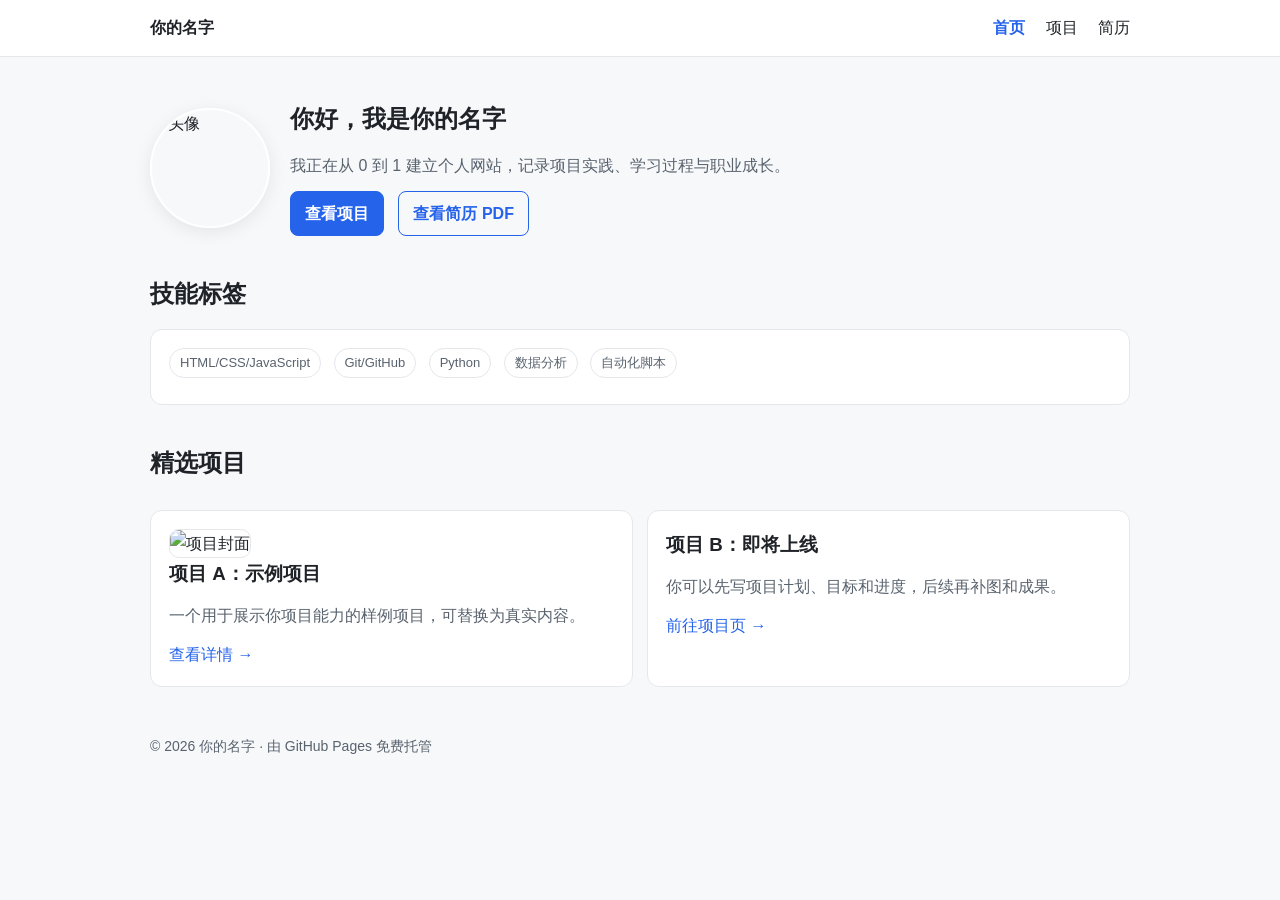
==== index.html @ e04ae671 "Initial commit" ====
<!doctype html>
<html lang="zh-CN">
<head>
  <meta charset="UTF-8" />
  <meta name="viewport" content="width=device-width, initial-scale=1.0" />
  <title>主页 | 你的名字</title>
  <link rel="stylesheet" href="./style.css" />
</head>
<body>
  <header class="nav">
    <div class="container nav-inner">
      <strong>你的名字</strong>
      <nav class="nav-links">
        <a class="active" href="./index.html">首页</a>
        <a href="./projects.html">项目</a>
        <a href="./resume.html">简历</a>
      </nav>
    </div>
  </header>

  <main class="container">
    <section class="hero">
      <img class="avatar" src="./images/avatar.jpg" alt="头像" />
      <div>
        <h1>你好，我是你的名字</h1>
        <p>我正在从 0 到 1 建立个人网站，记录项目实践、学习过程与职业成长。</p>
        <a class="btn primary" href="./projects.html">查看项目</a>
        <a class="btn" href="./files/resume.pdf" target="_blank">查看简历 PDF</a>
      </div>
    </section>

    <section class="section">
      <h2>技能标签</h2>
      <div class="card">
        <span class="tag">HTML/CSS/JavaScript</span>
        <span class="tag">Git/GitHub</span>
        <span class="tag">Python</span>
        <span class="tag">数据分析</span>
        <span class="tag">自动化脚本</span>
      </div>
    </section>

    <section class="section">
      <h2>精选项目</h2>
      <div class="grid">
        <article class="card">
          <img class="cover" src="./images/project1-cover.jpg" alt="项目封面" />
          <h3>项目 A：示例项目</h3>
          <p>一个用于展示你项目能力的样例项目，可替换为真实内容。</p>
          <a href="./project-detail.html">查看详情 →</a>
        </article>

        <article class="card">
          <h3>项目 B：即将上线</h3>
          <p>你可以先写项目计划、目标和进度，后续再补图和成果。</p>
          <a href="./projects.html">前往项目页 →</a>
        </article>
      </div>
    </section>
  </main>

  <footer class="container footer">
    © 2026 你的名字 · 由 GitHub Pages 免费托管
  </footer>
</body>
</html>
---- style.css ----
:root {
  --bg: #f7f8fa;
  --card: #ffffff;
  --text: #1f2328;
  --sub: #59636e;
  --brand: #2563eb;
  --line: #e5e7eb;
  --max: 980px;
}

* { box-sizing: border-box; }

body {
  margin: 0;
  font-family: -apple-system, BlinkMacSystemFont, "Segoe UI", "PingFang SC",
    "Hiragino Sans GB", "Microsoft YaHei", sans-serif;
  color: var(--text);
  background: var(--bg);
  line-height: 1.7;
}

a {
  color: var(--brand);
  text-decoration: none;
}
a:hover { text-decoration: underline; }

.container {
  width: min(var(--max), 92%);
  margin: 0 auto;
}

.nav {
  background: #fff;
  border-bottom: 1px solid var(--line);
  position: sticky;
  top: 0;
  z-index: 10;
}
.nav-inner {
  display: flex;
  justify-content: space-between;
  align-items: center;
  min-height: 56px;
}
.nav-links a {
  margin-left: 16px;
  color: var(--text);
}
.nav-links a.active {
  color: var(--brand);
  font-weight: 600;
}

.hero {
  padding: 42px 0 20px;
  display: grid;
  grid-template-columns: 120px 1fr;
  gap: 20px;
  align-items: center;
}
.avatar {
  width: 120px;
  height: 120px;
  border-radius: 50%;
  object-fit: cover;
  border: 2px solid #fff;
  box-shadow: 0 4px 18px rgba(0,0,0,.08);
}
h1, h2, h3 { margin: 0 0 12px; }
p { margin: 0 0 12px; color: var(--sub); }

.section { padding: 18px 0 6px; }

.card {
  background: var(--card);
  border: 1px solid var(--line);
  border-radius: 12px;
  padding: 18px;
  margin: 14px 0;
}

.grid {
  display: grid;
  grid-template-columns: repeat(2, minmax(0, 1fr));
  gap: 14px;
}
@media (max-width: 760px) {
  .hero { grid-template-columns: 1fr; }
  .grid { grid-template-columns: 1fr; }
}

.tag {
  display: inline-block;
  margin: 0 8px 8px 0;
  padding: 3px 10px;
  border: 1px solid var(--line);
  border-radius: 999px;
  font-size: 13px;
  color: var(--sub);
  background: #fff;
}

.btn {
  display: inline-block;
  padding: 8px 14px;
  border-radius: 8px;
  border: 1px solid var(--brand);
  color: var(--brand);
  font-weight: 600;
  margin-right: 10px;
}
.btn.primary {
  background: var(--brand);
  color: #fff;
}
.cover, .shot {
  width: 100%;
  border-radius: 10px;
  border: 1px solid var(--line);
}

.footer {
  padding: 28px 0 40px;
  color: var(--sub);
  font-size: 14px;
}
.small { font-size: 14px; color: var(--sub); }
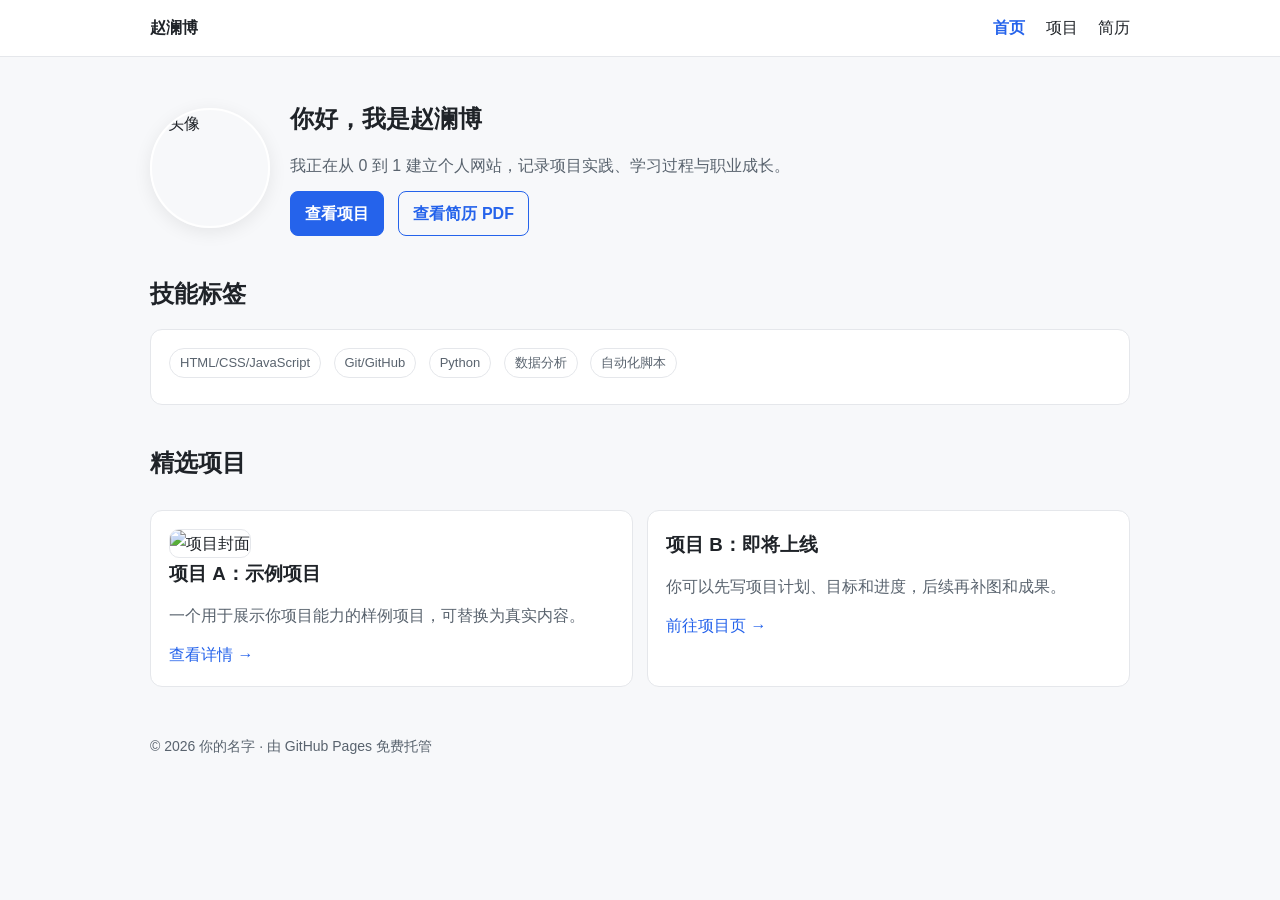
==== commit fb94518c: "Update index.html" ====
--- a/index.html
+++ b/index.html
@@ -3,13 +3,13 @@
 <head>
   <meta charset="UTF-8" />
   <meta name="viewport" content="width=device-width, initial-scale=1.0" />
-  <title>主页 | 你的名字</title>
+  <title>主页 | 赵澜博</title>
   <link rel="stylesheet" href="./style.css" />
 </head>
 <body>
   <header class="nav">
     <div class="container nav-inner">
-      <strong>你的名字</strong>
+      <strong>赵澜博</strong>
       <nav class="nav-links">
         <a class="active" href="./index.html">首页</a>
         <a href="./projects.html">项目</a>
@@ -22,7 +22,7 @@
     <section class="hero">
       <img class="avatar" src="./images/avatar.jpg" alt="头像" />
       <div>
-        <h1>你好，我是你的名字</h1>
+        <h1>你好，我是赵澜博</h1>
         <p>我正在从 0 到 1 建立个人网站，记录项目实践、学习过程与职业成长。</p>
         <a class="btn primary" href="./projects.html">查看项目</a>
         <a class="btn" href="./files/resume.pdf" target="_blank">查看简历 PDF</a>
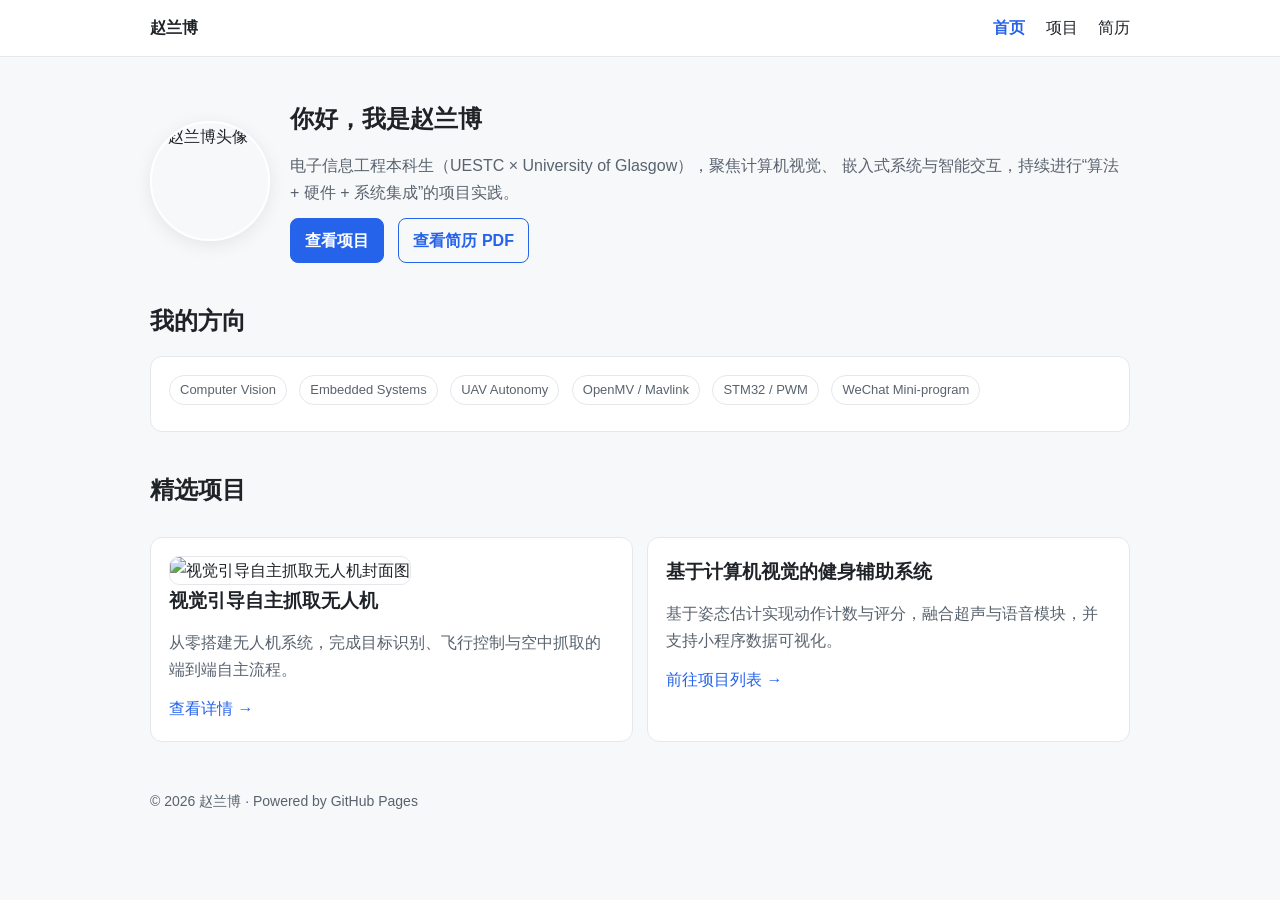
==== commit dc8c1b97: "Update index.html" ====
--- a/index.html
+++ b/index.html
@@ -3,13 +3,14 @@
 <head>
   <meta charset="UTF-8" />
   <meta name="viewport" content="width=device-width, initial-scale=1.0" />
-  <title>主页 | 赵澜博</title>
+  <title>主页 | 赵兰博</title>
+  <meta name="description" content="赵兰博个人网站：项目展示、简历与学习记录" />
   <link rel="stylesheet" href="./style.css" />
 </head>
 <body>
   <header class="nav">
     <div class="container nav-inner">
-      <strong>赵澜博</strong>
+      <strong>赵兰博</strong>
       <nav class="nav-links">
         <a class="active" href="./index.html">首页</a>
         <a href="./projects.html">项目</a>
@@ -20,23 +21,27 @@
 
   <main class="container">
     <section class="hero">
-      <img class="avatar" src="./images/avatar.jpg" alt="头像" />
+      <img class="avatar" src="./images/avatar.jpg" alt="赵兰博头像" />
       <div>
-        <h1>你好，我是赵澜博</h1>
-        <p>我正在从 0 到 1 建立个人网站，记录项目实践、学习过程与职业成长。</p>
+        <h1>你好，我是赵兰博</h1>
+        <p>
+          电子信息工程本科生（UESTC × University of Glasgow），聚焦计算机视觉、
+          嵌入式系统与智能交互，持续进行“算法 + 硬件 + 系统集成”的项目实践。
+        </p>
         <a class="btn primary" href="./projects.html">查看项目</a>
-        <a class="btn" href="./files/resume.pdf" target="_blank">查看简历 PDF</a>
+        <a class="btn" href="./files/CVZhaoLanbo.pdf" target="_blank">查看简历 PDF</a>
       </div>
     </section>
 
     <section class="section">
-      <h2>技能标签</h2>
+      <h2>我的方向</h2>
       <div class="card">
-        <span class="tag">HTML/CSS/JavaScript</span>
-        <span class="tag">Git/GitHub</span>
-        <span class="tag">Python</span>
-        <span class="tag">数据分析</span>
-        <span class="tag">自动化脚本</span>
+        <span class="tag">Computer Vision</span>
+        <span class="tag">Embedded Systems</span>
+        <span class="tag">UAV Autonomy</span>
+        <span class="tag">OpenMV / Mavlink</span>
+        <span class="tag">STM32 / PWM</span>
+        <span class="tag">WeChat Mini-program</span>
       </div>
     </section>
 
@@ -44,23 +49,23 @@
       <h2>精选项目</h2>
       <div class="grid">
         <article class="card">
-          <img class="cover" src="./images/project1-cover.jpg" alt="项目封面" />
-          <h3>项目 A：示例项目</h3>
-          <p>一个用于展示你项目能力的样例项目，可替换为真实内容。</p>
+          <img class="cover" src="./images/project1-cover.jpg" alt="视觉引导自主抓取无人机封面图" />
+          <h3>视觉引导自主抓取无人机</h3>
+          <p>从零搭建无人机系统，完成目标识别、飞行控制与空中抓取的端到端自主流程。</p>
           <a href="./project-detail.html">查看详情 →</a>
         </article>
 
         <article class="card">
-          <h3>项目 B：即将上线</h3>
-          <p>你可以先写项目计划、目标和进度，后续再补图和成果。</p>
-          <a href="./projects.html">前往项目页 →</a>
+          <h3>基于计算机视觉的健身辅助系统</h3>
+          <p>基于姿态估计实现动作计数与评分，融合超声与语音模块，并支持小程序数据可视化。</p>
+          <a href="./projects.html">前往项目列表 →</a>
         </article>
       </div>
     </section>
   </main>
 
   <footer class="container footer">
-    © 2026 你的名字 · 由 GitHub Pages 免费托管
+    © 2026 赵兰博 · Powered by GitHub Pages
   </footer>
 </body>
 </html>
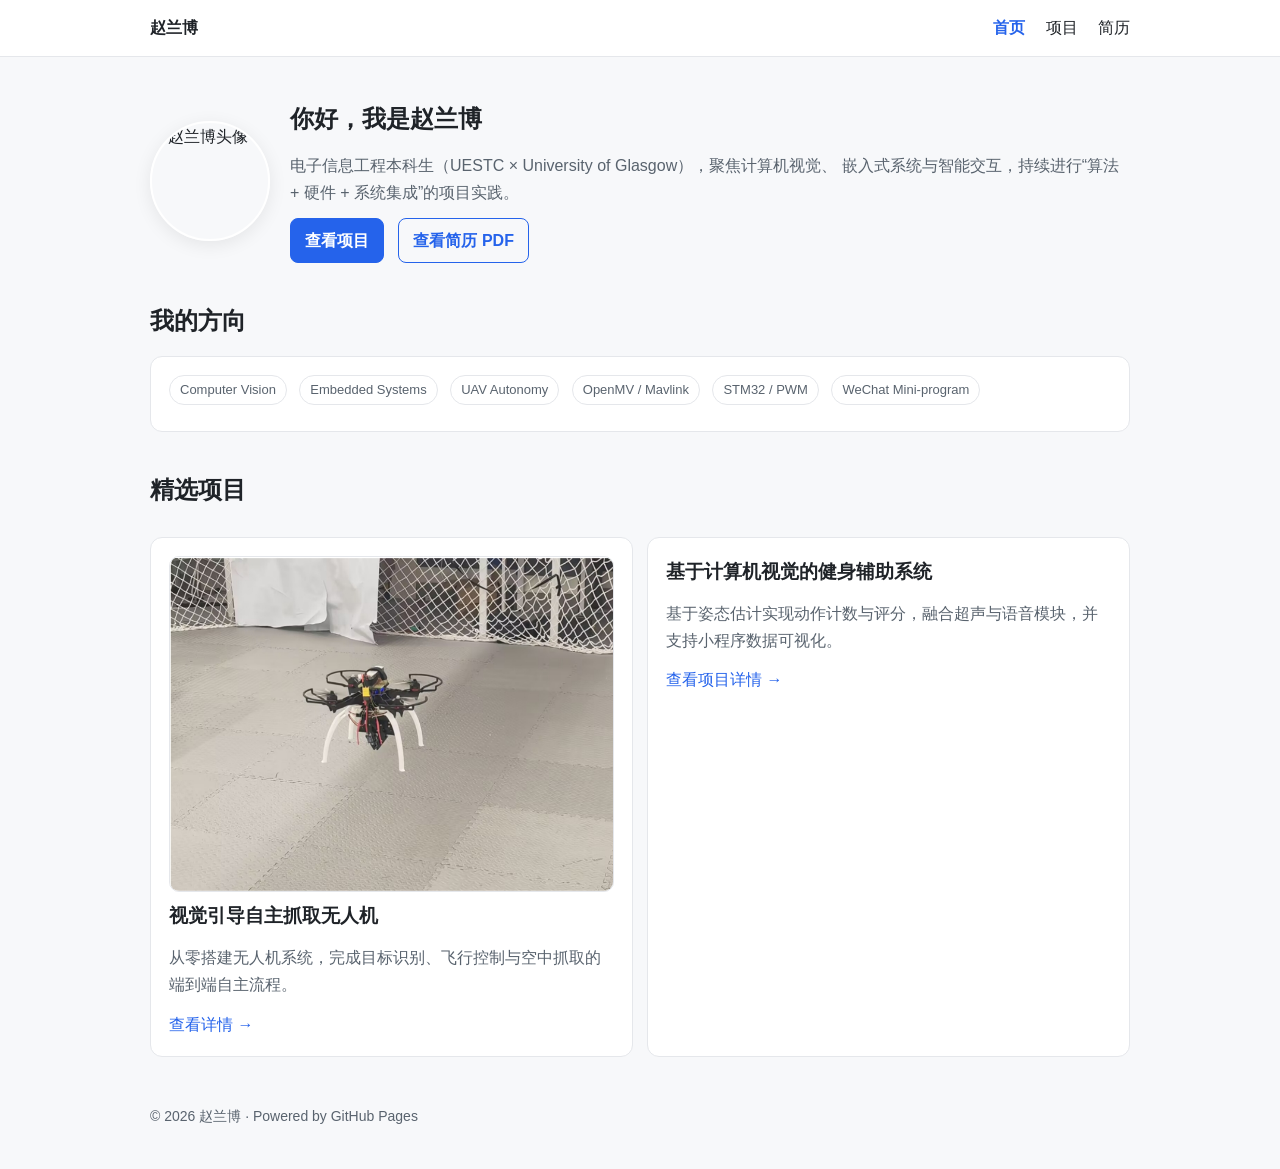
==== commit 9d92659c: "Update index.html" ====
--- a/index.html
+++ b/index.html
@@ -58,7 +58,7 @@
         <article class="card">
           <h3>基于计算机视觉的健身辅助系统</h3>
           <p>基于姿态估计实现动作计数与评分，融合超声与语音模块，并支持小程序数据可视化。</p>
-          <a href="./projects.html">前往项目列表 →</a>
+          <a href="./projects.html">查看项目详情 →</a>
         </article>
       </div>
     </section>
--- a/style.css
+++ b/style.css
@@ -126,3 +126,52 @@
   font-size: 14px;
 }
 .small { font-size: 14px; color: var(--sub); }
+/* 项目页：配图网格 */
+.gallery {
+  display: grid;
+  grid-template-columns: repeat(2, minmax(0, 1fr));
+  gap: 14px;
+}
+@media (max-width: 760px) {
+  .gallery { grid-template-columns: 1fr; }
+}
+.figure {
+  margin: 0;
+}
+.figure img {
+  width: 100%;
+  border-radius: 10px;
+  border: 1px solid var(--line);
+  display: block;
+}
+.caption {
+  margin-top: 8px;
+  font-size: 14px;
+  color: var(--sub);
+}
+
+/* 响应式视频 16:9 */
+.video-wrap {
+  position: relative;
+  width: 100%;
+  padding-bottom: 56.25%; /* 16:9 */
+  height: 0;
+  overflow: hidden;
+  border-radius: 10px;
+  border: 1px solid var(--line);
+  background: #000;
+}
+.video-wrap iframe {
+  position: absolute;
+  top: 0;
+  left: 0;
+  width: 100%;
+  height: 100%;
+  border: 0;
+}
+video.project-video {
+  width: 100%;
+  border-radius: 10px;
+  border: 1px solid var(--line);
+  background: #000;
+}
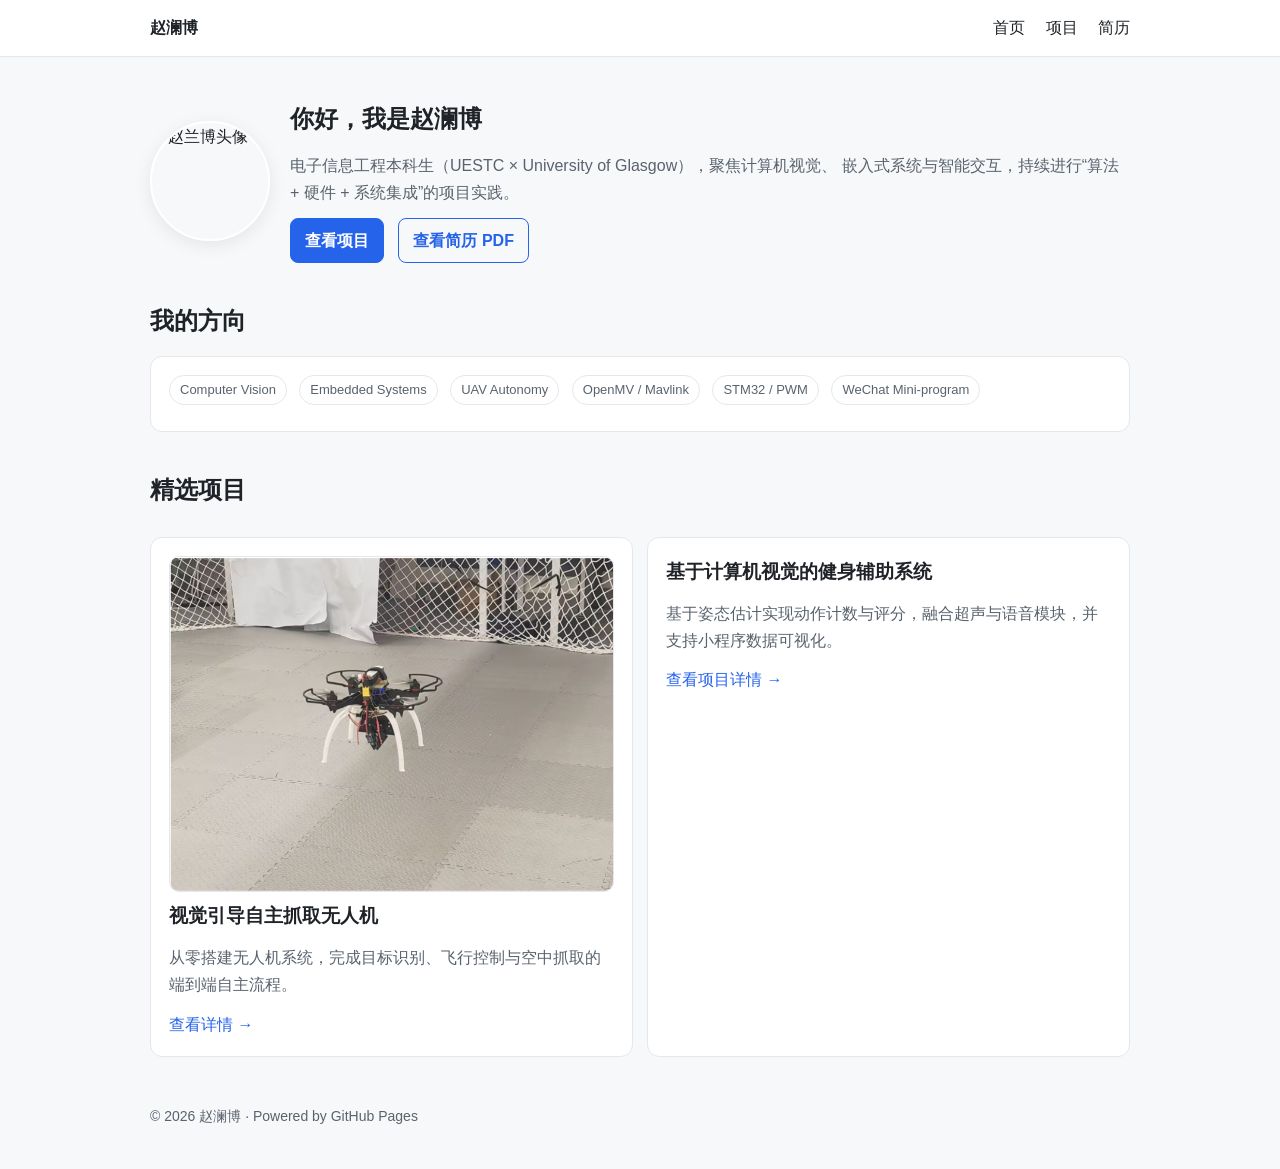
==== commit d9e5a9b8: "Update index.html" ====
--- a/index.html
+++ b/index.html
@@ -3,19 +3,19 @@
 <head>
   <meta charset="UTF-8" />
   <meta name="viewport" content="width=device-width, initial-scale=1.0" />
-  <title>主页 | 赵兰博</title>
-  <meta name="description" content="赵兰博个人网站：项目展示、简历与学习记录" />
+  <title>主页 | 赵澜博</title>
+  <meta name="description" content="赵澜博个人网站：项目展示、简历与学习记录" />
   <link rel="stylesheet" href="./style.css" />
 </head>
 <body>
   <header class="nav">
     <div class="container nav-inner">
-      <strong>赵兰博</strong>
+      <strong>赵澜博</strong>
       <nav class="nav-links">
-        <a class="active" href="./index.html">首页</a>
-        <a href="./projects.html">项目</a>
-        <a href="./resume.html">简历</a>
-      </nav>
+      <a href="index.html">首页</a>
+      <a href="projects.html">项目</a>
+      <a href="resume.html">简历</a>
+    </nav>
     </div>
   </header>
 
@@ -23,7 +23,7 @@
     <section class="hero">
       <img class="avatar" src="./images/avatar.jpg" alt="赵兰博头像" />
       <div>
-        <h1>你好，我是赵兰博</h1>
+        <h1>你好，我是赵澜博</h1>
         <p>
           电子信息工程本科生（UESTC × University of Glasgow），聚焦计算机视觉、
           嵌入式系统与智能交互，持续进行“算法 + 硬件 + 系统集成”的项目实践。
@@ -65,7 +65,7 @@
   </main>
 
   <footer class="container footer">
-    © 2026 赵兰博 · Powered by GitHub Pages
+    © 2026 赵澜博 · Powered by GitHub Pages
   </footer>
 </body>
 </html>
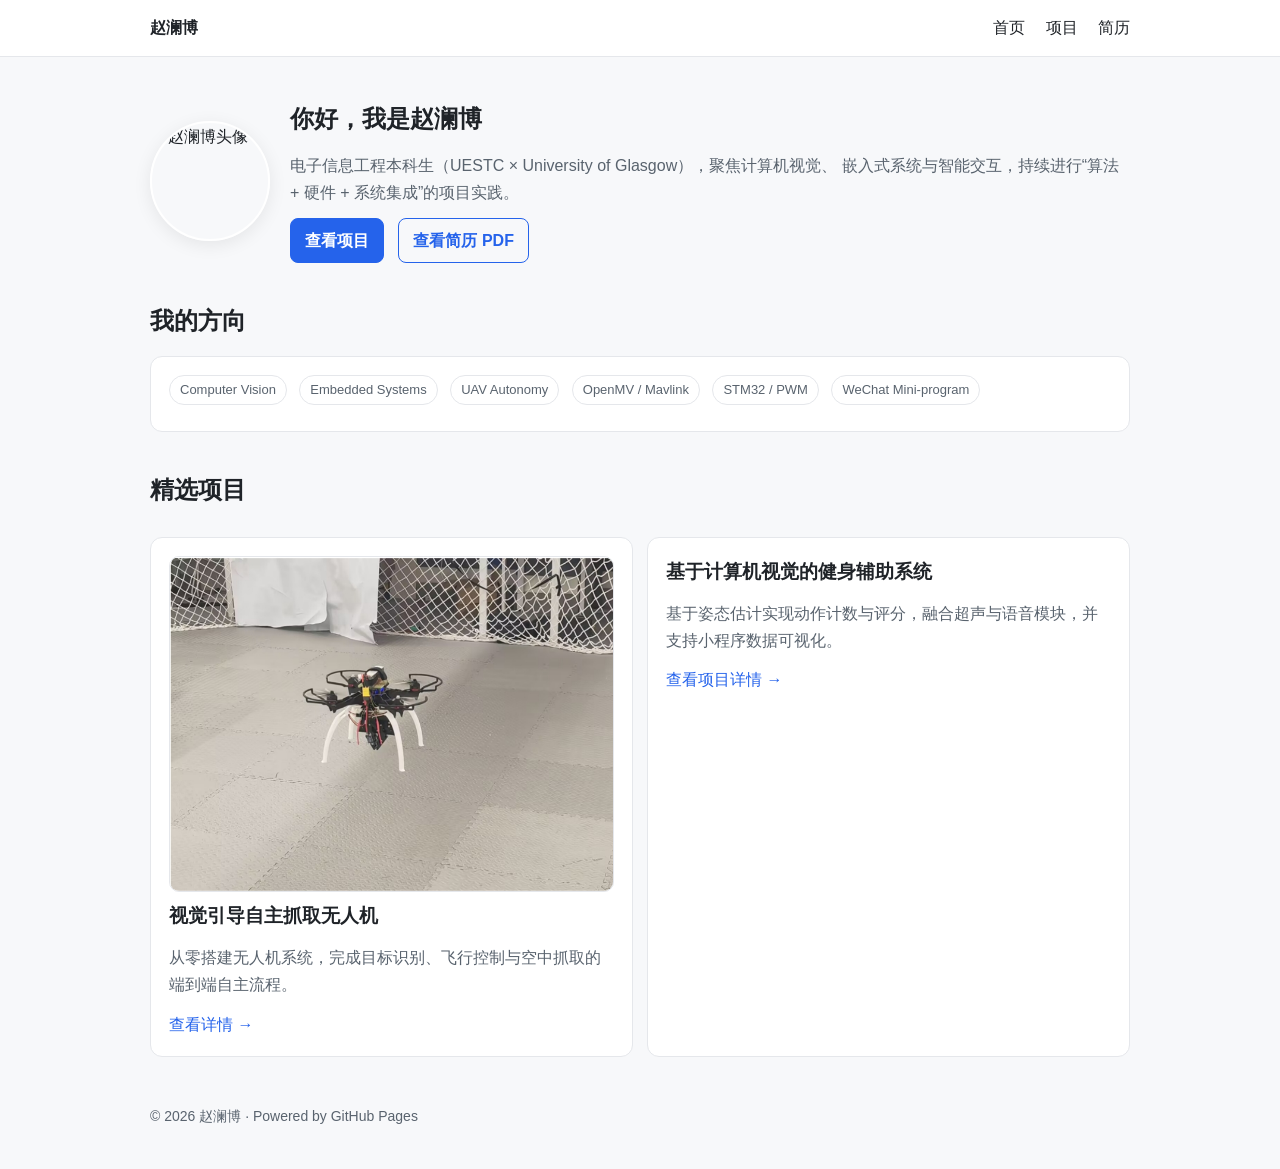
==== commit 9dd67686: "Update index.html" ====
--- a/index.html
+++ b/index.html
@@ -21,7 +21,7 @@
 
   <main class="container">
     <section class="hero">
-      <img class="avatar" src="./images/avatar.jpg" alt="赵兰博头像" />
+      <img class="avatar" src="./images/avatar.jpg" alt="赵澜博头像" />
       <div>
         <h1>你好，我是赵澜博</h1>
         <p>
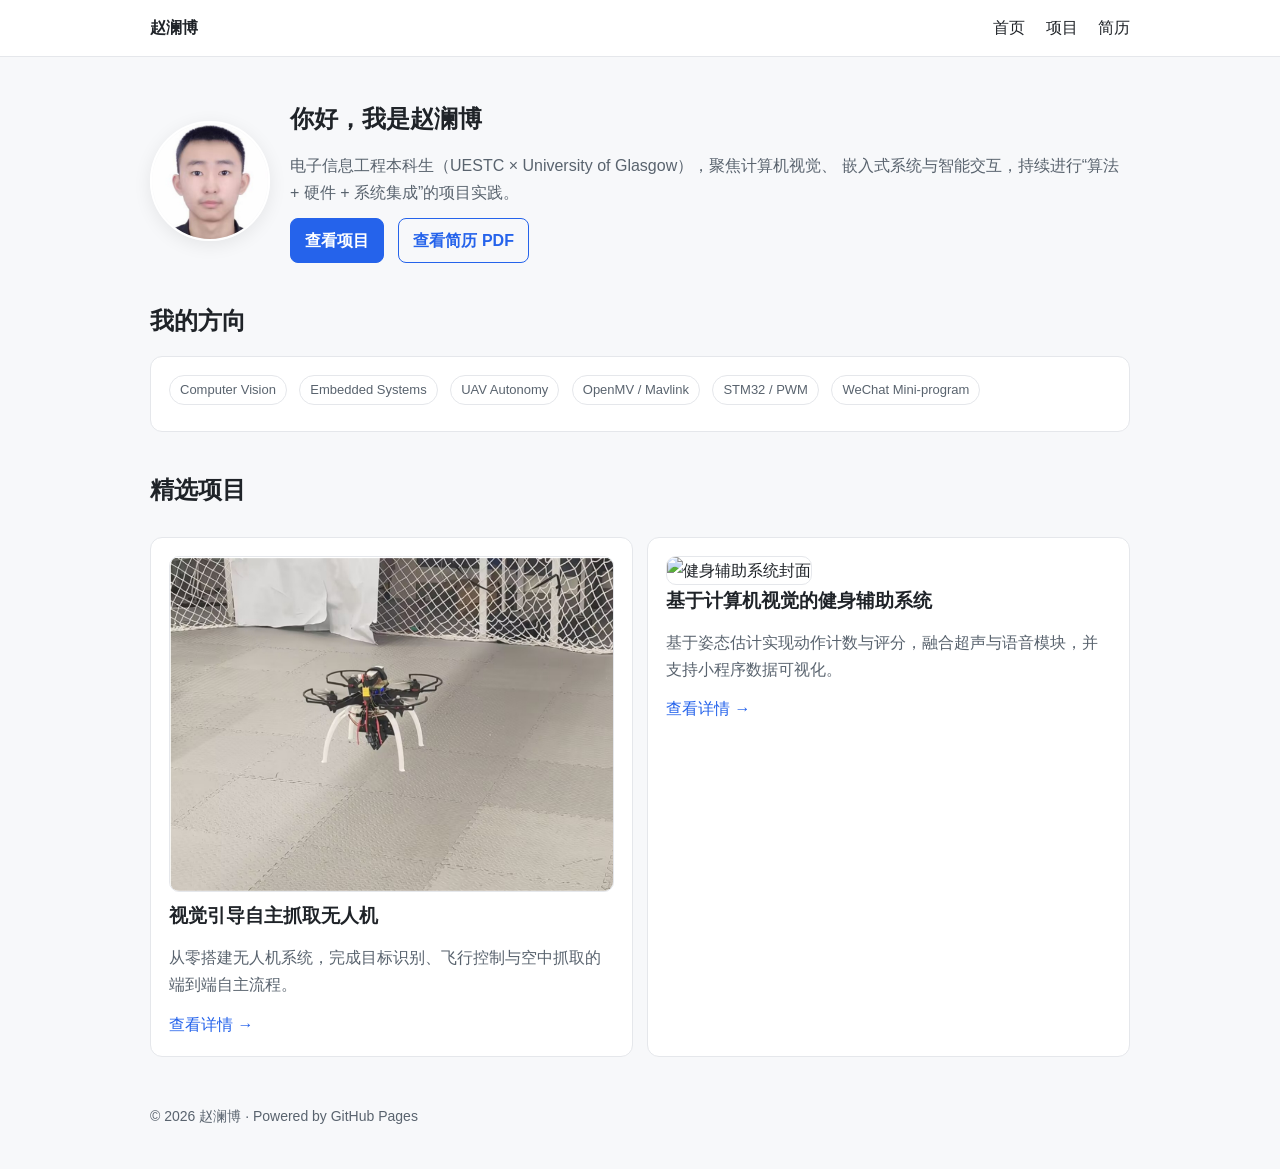
==== commit 989465b3: "Update index.html" ====
--- a/index.html
+++ b/index.html
@@ -21,7 +21,7 @@
 
   <main class="container">
     <section class="hero">
-      <img class="avatar" src="./images/avatar.jpg" alt="赵澜博头像" />
+      <img class="avatar" src="./images/avatar.png" alt="赵澜博头像" />
       <div>
         <h1>你好，我是赵澜博</h1>
         <p>
@@ -56,9 +56,10 @@
         </article>
 
         <article class="card">
-          <h3>基于计算机视觉的健身辅助系统</h3>
-          <p>基于姿态估计实现动作计数与评分，融合超声与语音模块，并支持小程序数据可视化。</p>
-          <a href="./projects.html">查看项目详情 →</a>
+        <img class="cover" src="./images/fitness-system-1.jpg" alt="健身辅助系统封面" />
+        <h3>基于计算机视觉的健身辅助系统</h3>
+        <p>基于姿态估计实现动作计数与评分，融合超声与语音模块，并支持小程序数据可视化。</p>
+        <a href="./project-fitness.html">查看详情 →</a>
         </article>
       </div>
     </section>
